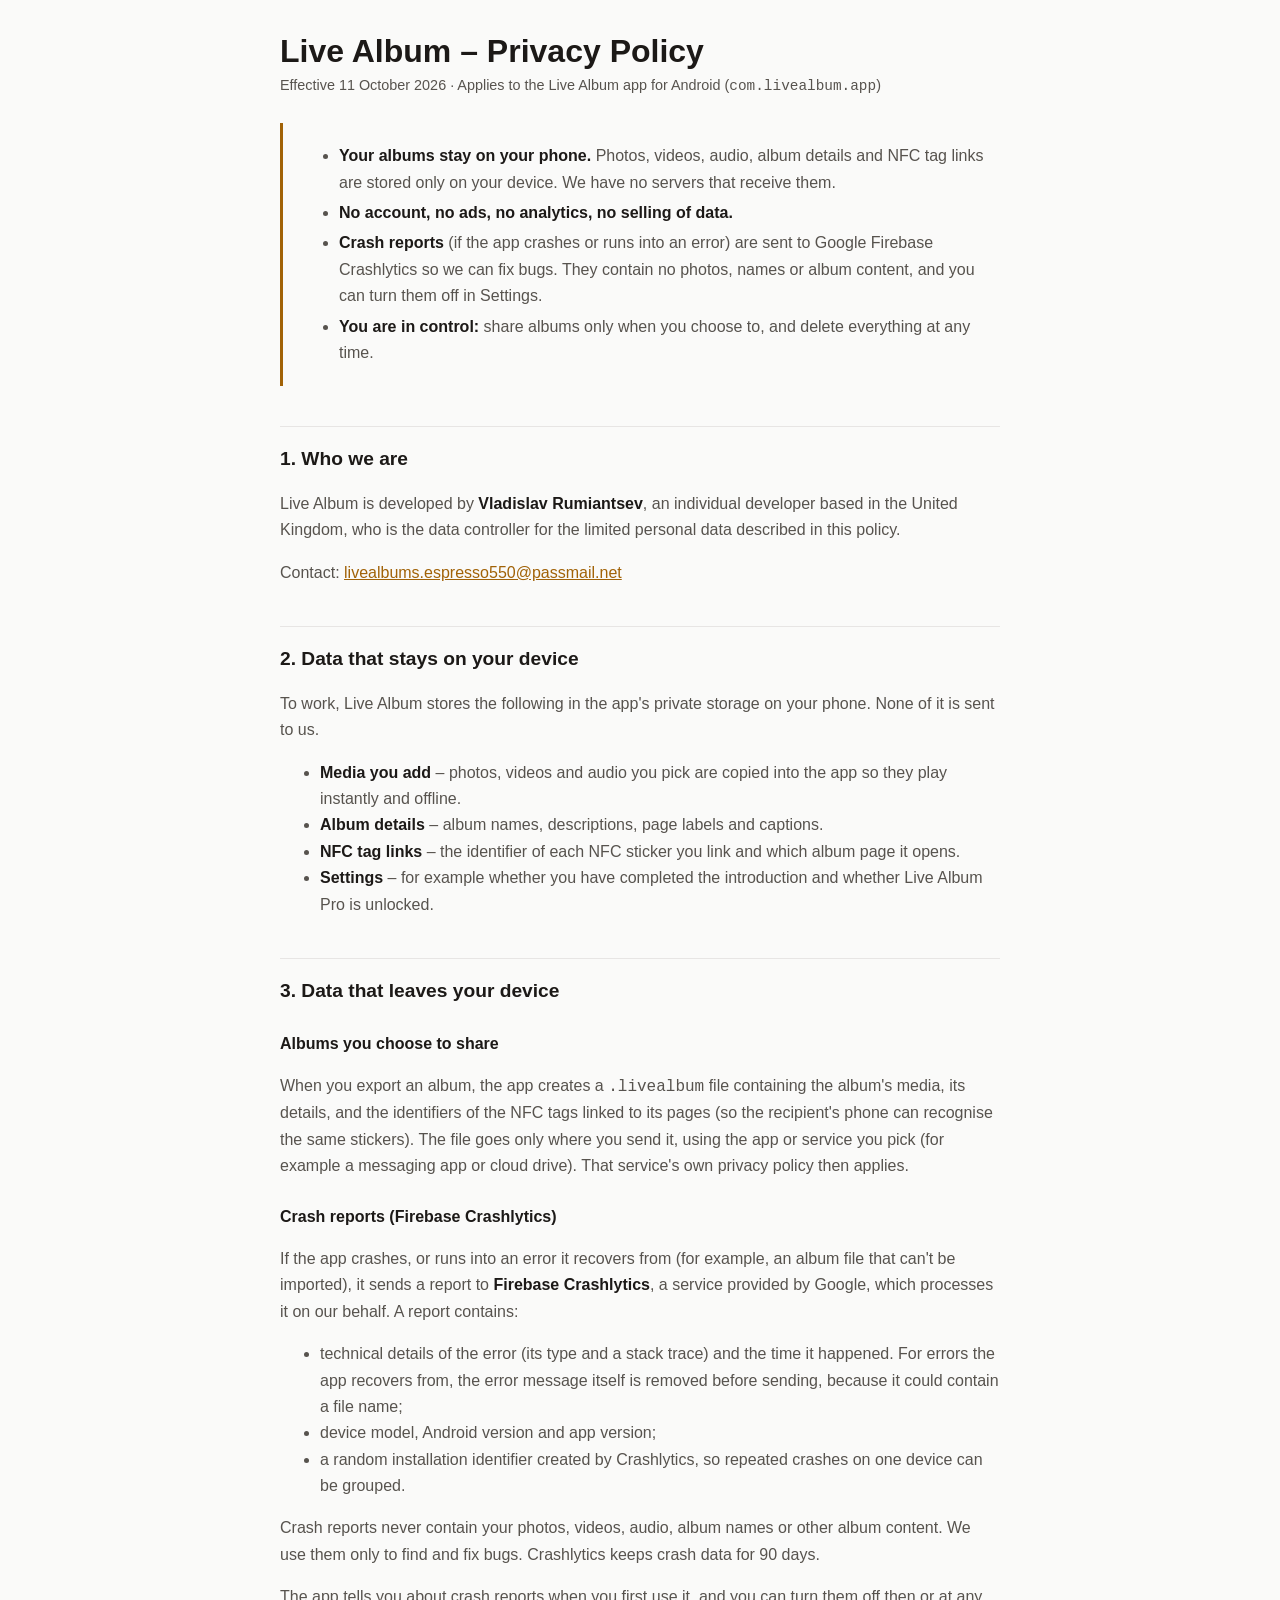
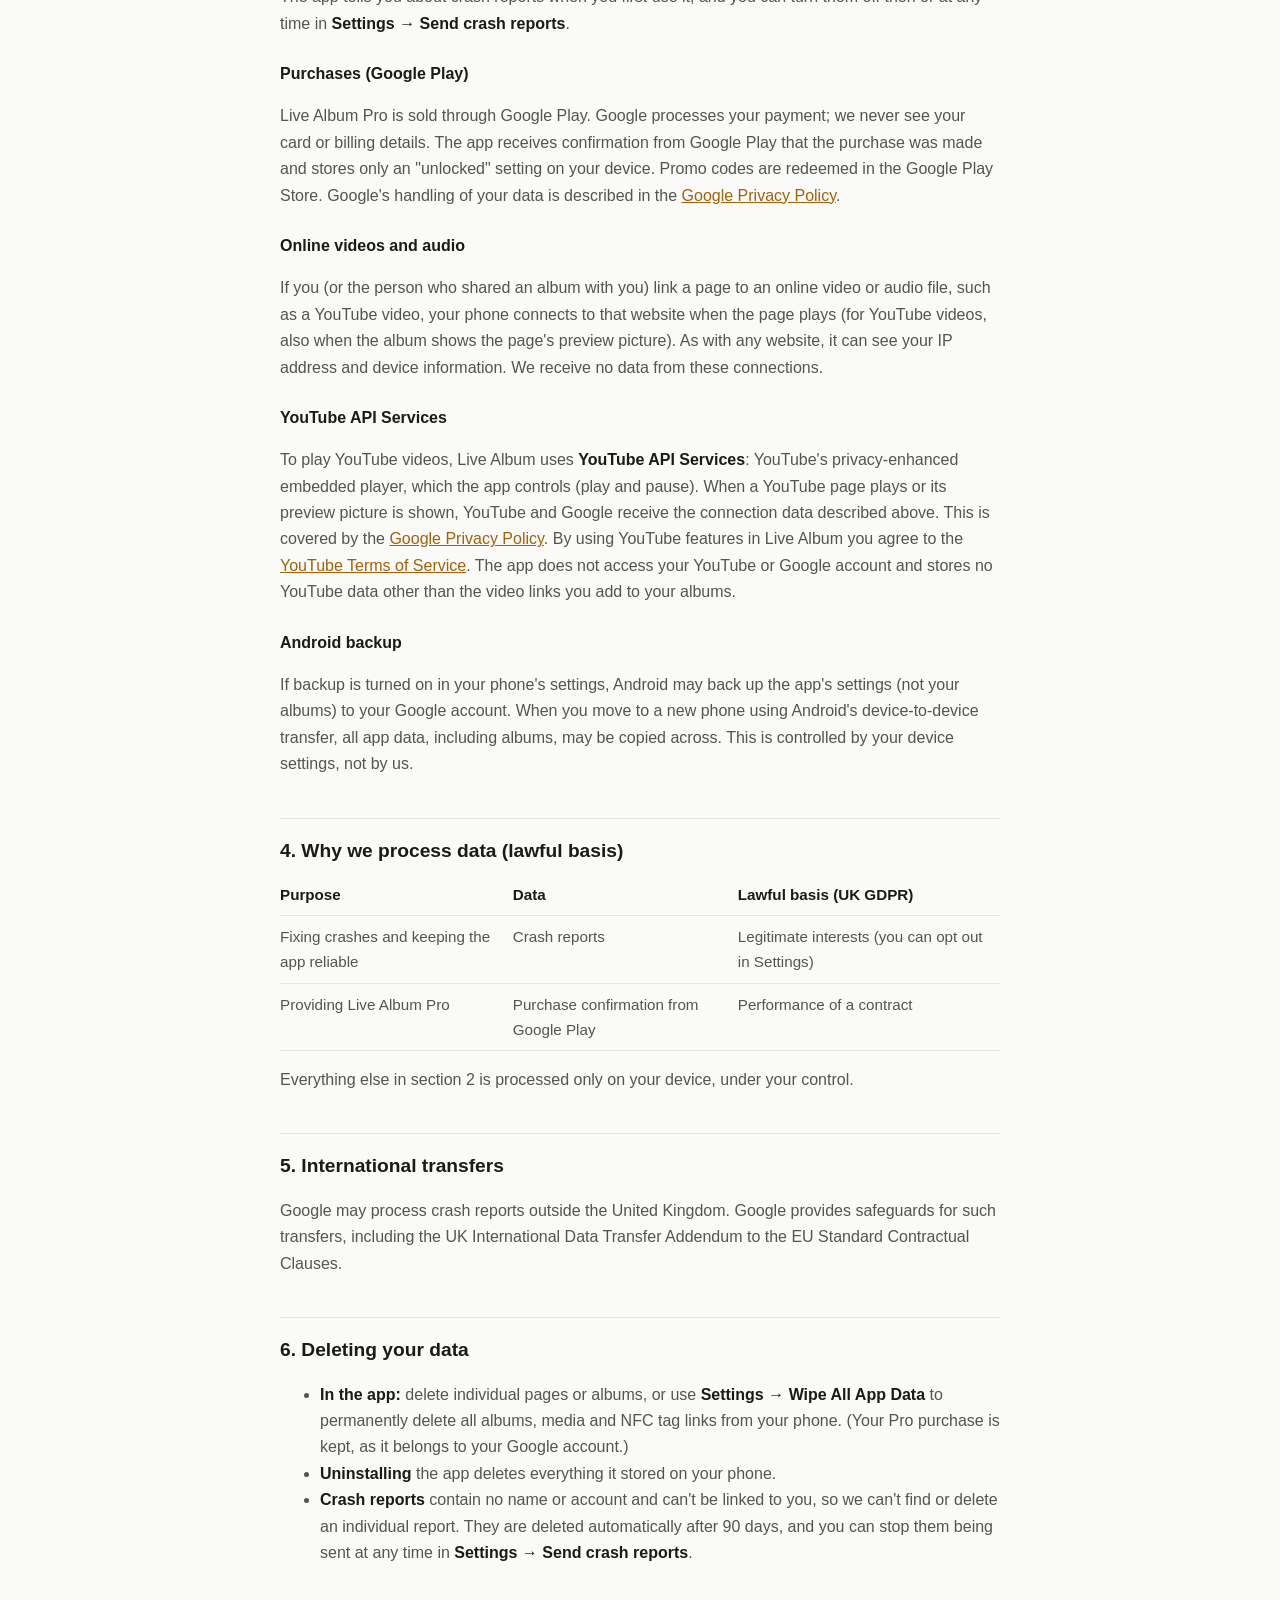
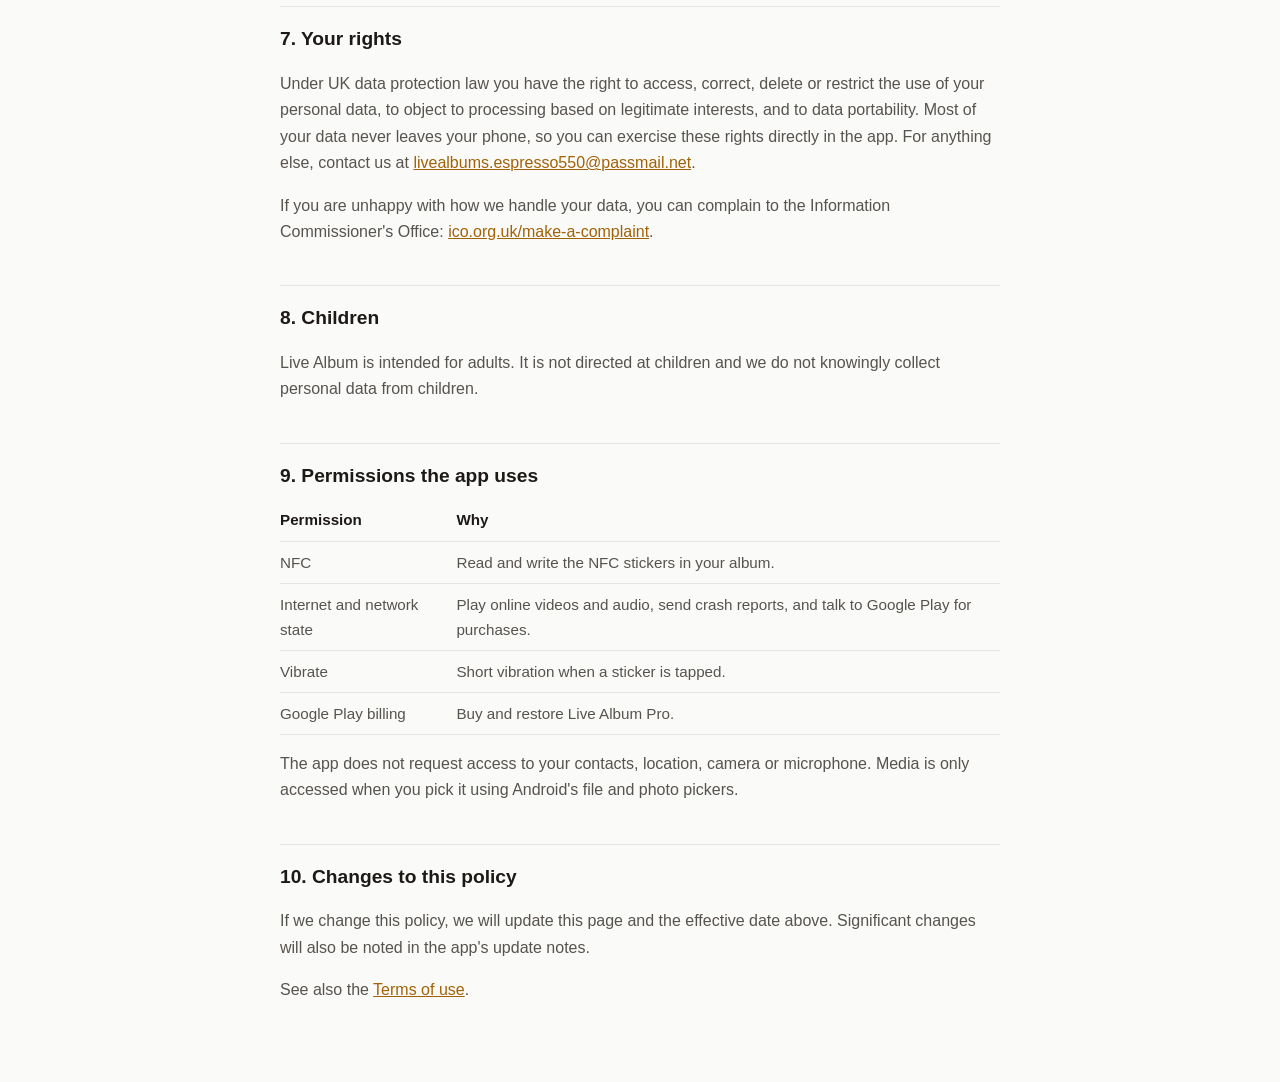
==== privacy-policy.html @ 7f4642e1 "Updated policy and terms" ====
<!DOCTYPE html>
<html lang="en-GB">
<head>
<meta charset="UTF-8">
<meta name="viewport" content="width=device-width, initial-scale=1.0">
<title>Live Album – Privacy Policy</title>
<meta name="description" content="Privacy policy for the Live Album Android app.">
<style>
  :root {
    --bg: #fafaf9; --fg: #1c1917; --muted: #57534e; --rule: #e7e5e4; --accent: #a16207;
  }
  @media (prefers-color-scheme: dark) {
    :root { --bg: #0c0a09; --fg: #f5f5f4; --muted: #a8a29e; --rule: #292524; --accent: #d4af37; }
  }
  * { box-sizing: border-box; }
  body {
    margin: 0; background: var(--bg); color: var(--fg);
    font: 16px/1.65 -apple-system, BlinkMacSystemFont, "Segoe UI", Roboto, Helvetica, Arial, sans-serif;
    padding: 32px 16px 64px;
  }
  main { max-width: 720px; margin: 0 auto; }
  h1 { font-size: 2rem; line-height: 1.2; margin: 0 0 4px; }
  h2 { font-size: 1.2rem; margin: 40px 0 8px; padding-top: 16px; border-top: 1px solid var(--rule); }
  h3 { font-size: 1rem; margin: 24px 0 4px; }
  p, li { color: var(--muted); }
  strong { color: var(--fg); }
  a { color: var(--accent); }
  .meta { color: var(--muted); font-size: .9rem; margin: 0 0 24px; }
  .summary { border-left: 3px solid var(--accent); padding: 4px 0 4px 16px; margin: 24px 0; }
  .summary li { margin: 4px 0; }
  .table-wrap { overflow-x: auto; }
  table { border-collapse: collapse; width: 100%; font-size: .95rem; }
  th, td { text-align: left; vertical-align: top; padding: 8px 12px 8px 0; border-bottom: 1px solid var(--rule); }
  th { color: var(--fg); }
  td { color: var(--muted); }
</style>
</head>
<body>
<main>

<h1>Live Album – Privacy Policy</h1>
<p class="meta">Effective 11 October 2026 · Applies to the Live Album app for Android (<code>com.livealbum.app</code>)</p>

<div class="summary">
  <ul>
    <li><strong>Your albums stay on your phone.</strong> Photos, videos, audio, album details and NFC tag links are stored only on your device. We have no servers that receive them.</li>
    <li><strong>No account, no ads, no analytics, no selling of data.</strong></li>
    <li><strong>Crash reports</strong> (if the app crashes or runs into an error) are sent to Google Firebase Crashlytics so we can fix bugs. They contain no photos, names or album content, and you can turn them off in Settings.</li>
    <li><strong>You are in control:</strong> share albums only when you choose to, and delete everything at any time.</li>
  </ul>
</div>

<h2>1. Who we are</h2>
<p>Live Album is developed by <strong>Vladislav Rumiantsev</strong>, an individual developer based in the United Kingdom, who is the data controller for the limited personal data described in this policy.</p>
<p>Contact: <a href="mailto:livealbums.espresso550@passmail.net">livealbums.espresso550@passmail.net</a></p>

<h2>2. Data that stays on your device</h2>
<p>To work, Live Album stores the following in the app's private storage on your phone. None of it is sent to us.</p>
<ul>
  <li><strong>Media you add</strong> – photos, videos and audio you pick are copied into the app so they play instantly and offline.</li>
  <li><strong>Album details</strong> – album names, descriptions, page labels and captions.</li>
  <li><strong>NFC tag links</strong> – the identifier of each NFC sticker you link and which album page it opens.</li>
  <li><strong>Settings</strong> – for example whether you have completed the introduction and whether Live Album Pro is unlocked.</li>
</ul>

<h2>3. Data that leaves your device</h2>

<h3>Albums you choose to share</h3>
<p>When you export an album, the app creates a <code>.livealbum</code> file containing the album's media, its details, and the identifiers of the NFC tags linked to its pages (so the recipient's phone can recognise the same stickers). The file goes only where you send it, using the app or service you pick (for example a messaging app or cloud drive). That service's own privacy policy then applies.</p>

<h3>Crash reports (Firebase Crashlytics)</h3>
<p>If the app crashes, or runs into an error it recovers from (for example, an album file that can't be imported), it sends a report to <strong>Firebase Crashlytics</strong>, a service provided by Google, which processes it on our behalf. A report contains:</p>
<ul>
  <li>technical details of the error (its type and a stack trace) and the time it happened. For errors the app recovers from, the error message itself is removed before sending, because it could contain a file name;</li>
  <li>device model, Android version and app version;</li>
  <li>a random installation identifier created by Crashlytics, so repeated crashes on one device can be grouped.</li>
</ul>
<p>Crash reports never contain your photos, videos, audio, album names or other album content. We use them only to find and fix bugs. Crashlytics keeps crash data for 90 days.</p>
<p>The app tells you about crash reports when you first use it, and you can turn them off then or at any time in <strong>Settings → Send crash reports</strong>.</p>

<h3>Purchases (Google Play)</h3>
<p>Live Album Pro is sold through Google Play. Google processes your payment; we never see your card or billing details. The app receives confirmation from Google Play that the purchase was made and stores only an "unlocked" setting on your device. Promo codes are redeemed in the Google Play Store. Google's handling of your data is described in the <a href="https://policies.google.com/privacy">Google Privacy Policy</a>.</p>

<h3>Online videos and audio</h3>
<p>If you (or the person who shared an album with you) link a page to an online video or audio file, such as a YouTube video, your phone connects to that website when the page plays (for YouTube videos, also when the album shows the page's preview picture). As with any website, it can see your IP address and device information. We receive no data from these connections.</p>
<h3>YouTube API Services</h3>
<p>To play YouTube videos, Live Album uses <strong>YouTube API Services</strong>: YouTube's privacy-enhanced embedded player, which the app controls (play and pause). When a YouTube page plays or its preview picture is shown, YouTube and Google receive the connection data described above. This is covered by the <a href="https://policies.google.com/privacy">Google Privacy Policy</a>. By using YouTube features in Live Album you agree to the <a href="https://www.youtube.com/t/terms">YouTube Terms of Service</a>. The app does not access your YouTube or Google account and stores no YouTube data other than the video links you add to your albums.</p>

<h3>Android backup</h3>
<p>If backup is turned on in your phone's settings, Android may back up the app's settings (not your albums) to your Google account. When you move to a new phone using Android's device-to-device transfer, all app data, including albums, may be copied across. This is controlled by your device settings, not by us.</p>

<h2>4. Why we process data (lawful basis)</h2>
<div class="table-wrap">
<table>
  <tr><th>Purpose</th><th>Data</th><th>Lawful basis (UK GDPR)</th></tr>
  <tr><td>Fixing crashes and keeping the app reliable</td><td>Crash reports</td><td>Legitimate interests (you can opt out in Settings)</td></tr>
  <tr><td>Providing Live Album Pro</td><td>Purchase confirmation from Google Play</td><td>Performance of a contract</td></tr>
</table>
</div>
<p>Everything else in section 2 is processed only on your device, under your control.</p>

<h2>5. International transfers</h2>
<p>Google may process crash reports outside the United Kingdom. Google provides safeguards for such transfers, including the UK International Data Transfer Addendum to the EU Standard Contractual Clauses.</p>

<h2>6. Deleting your data</h2>
<ul>
  <li><strong>In the app:</strong> delete individual pages or albums, or use <strong>Settings → Wipe All App Data</strong> to permanently delete all albums, media and NFC tag links from your phone. (Your Pro purchase is kept, as it belongs to your Google account.)</li>
  <li><strong>Uninstalling</strong> the app deletes everything it stored on your phone.</li>
  <li><strong>Crash reports</strong> contain no name or account and can't be linked to you, so we can't find or delete an individual report. They are deleted automatically after 90 days, and you can stop them being sent at any time in <strong>Settings → Send crash reports</strong>.</li>
</ul>

<h2>7. Your rights</h2>
<p>Under UK data protection law you have the right to access, correct, delete or restrict the use of your personal data, to object to processing based on legitimate interests, and to data portability. Most of your data never leaves your phone, so you can exercise these rights directly in the app. For anything else, contact us at <a href="mailto:livealbums.espresso550@passmail.net">livealbums.espresso550@passmail.net</a>.</p>
<p>If you are unhappy with how we handle your data, you can complain to the Information Commissioner's Office: <a href="https://ico.org.uk/make-a-complaint/">ico.org.uk/make-a-complaint</a>.</p>

<h2>8. Children</h2>
<p>Live Album is intended for adults. It is not directed at children and we do not knowingly collect personal data from children.</p>

<h2>9. Permissions the app uses</h2>
<div class="table-wrap">
<table>
  <tr><th>Permission</th><th>Why</th></tr>
  <tr><td>NFC</td><td>Read and write the NFC stickers in your album.</td></tr>
  <tr><td>Internet and network state</td><td>Play online videos and audio, send crash reports, and talk to Google Play for purchases.</td></tr>
  <tr><td>Vibrate</td><td>Short vibration when a sticker is tapped.</td></tr>
  <tr><td>Google Play billing</td><td>Buy and restore Live Album Pro.</td></tr>
</table>
</div>
<p>The app does not request access to your contacts, location, camera or microphone. Media is only accessed when you pick it using Android's file and photo pickers.</p>

<h2>10. Changes to this policy</h2>
<p>If we change this policy, we will update this page and the effective date above. Significant changes will also be noted in the app's update notes.</p>
<p>See also the <a href="terms.html">Terms of use</a>.</p>

</main>
</body>
</html>
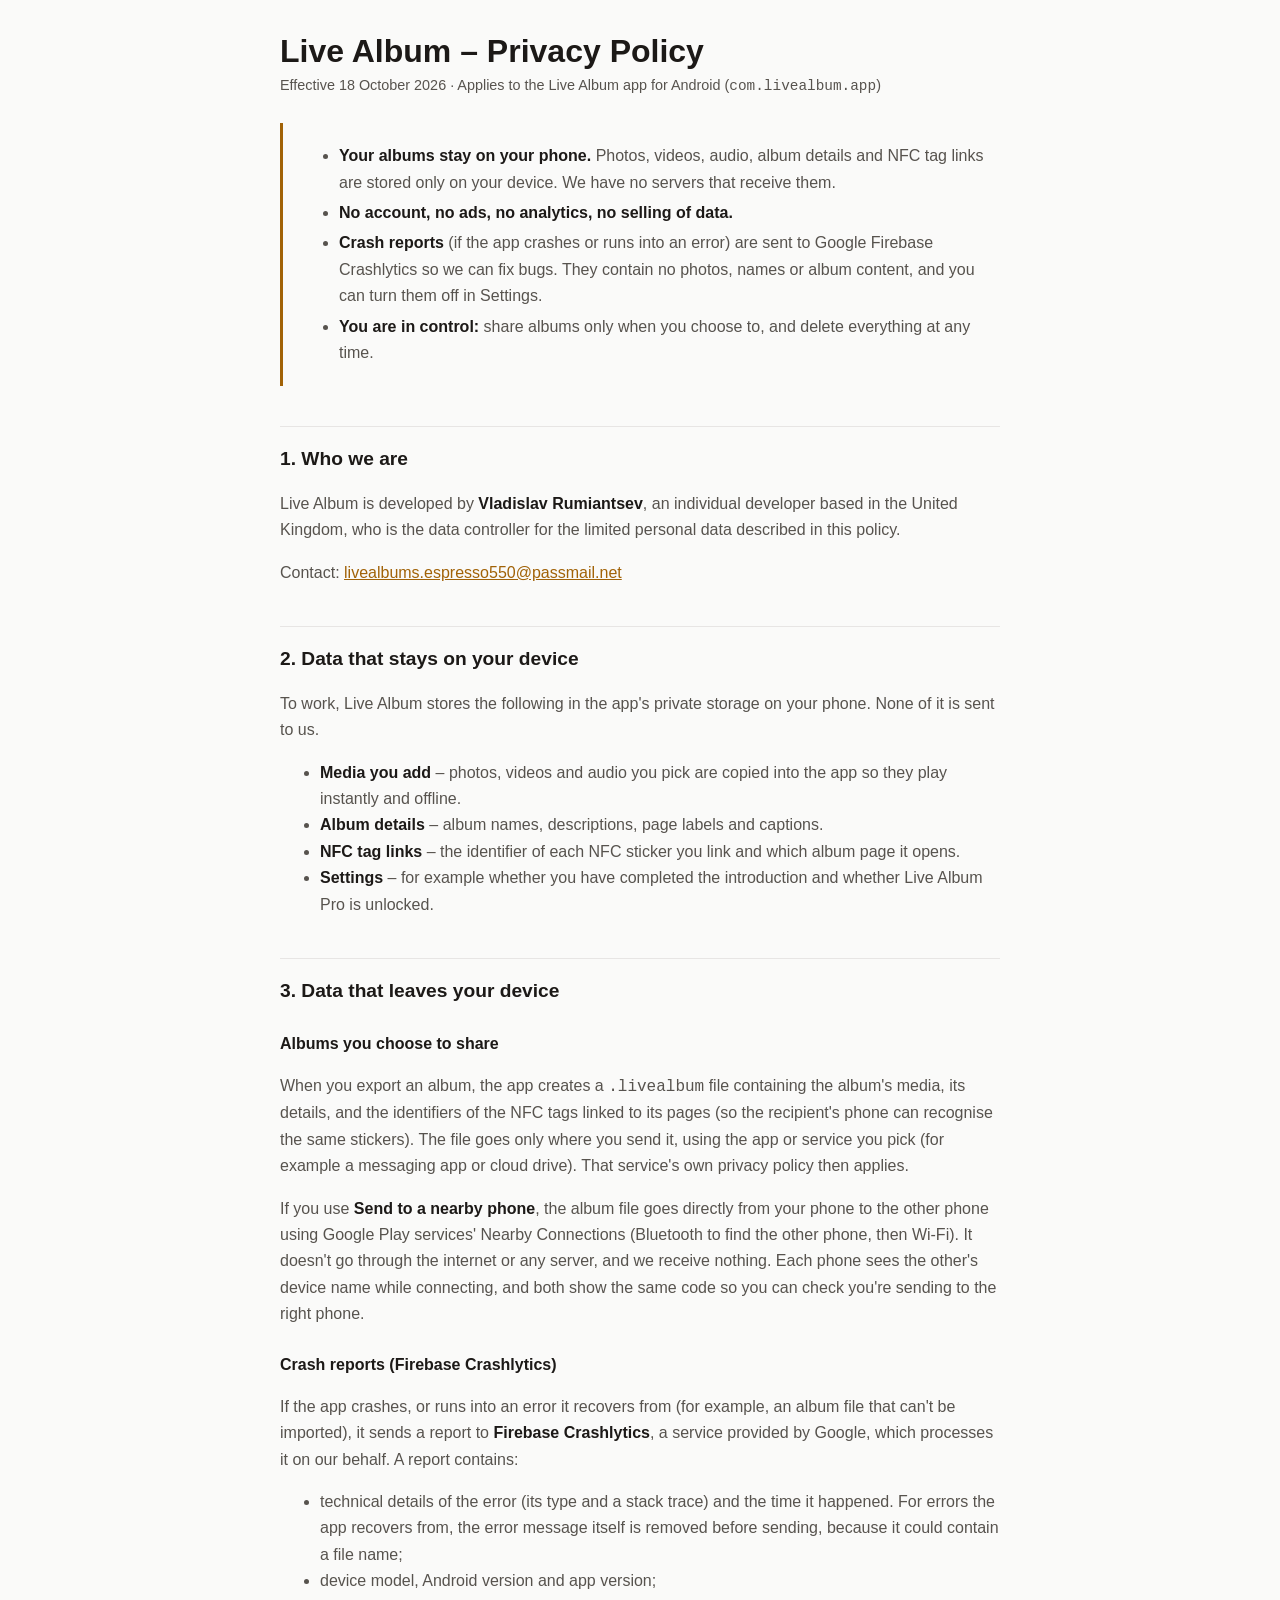
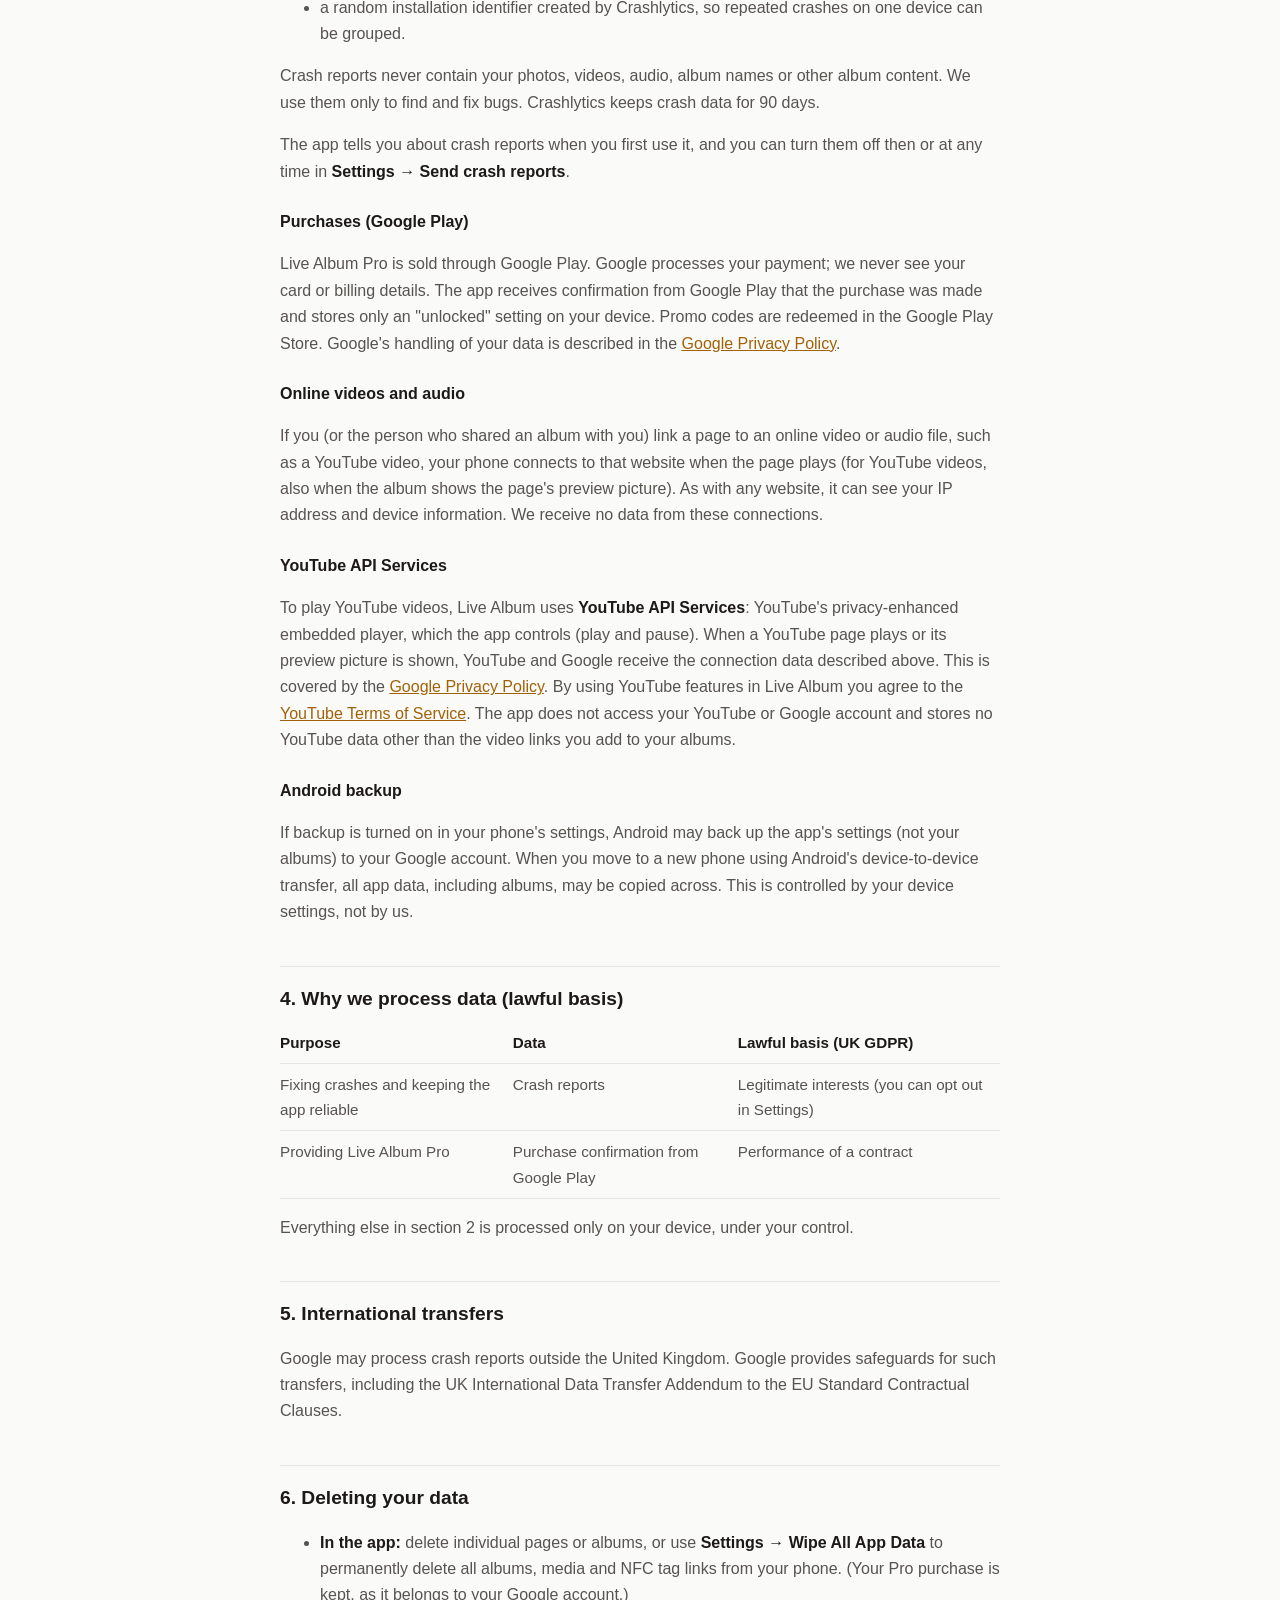
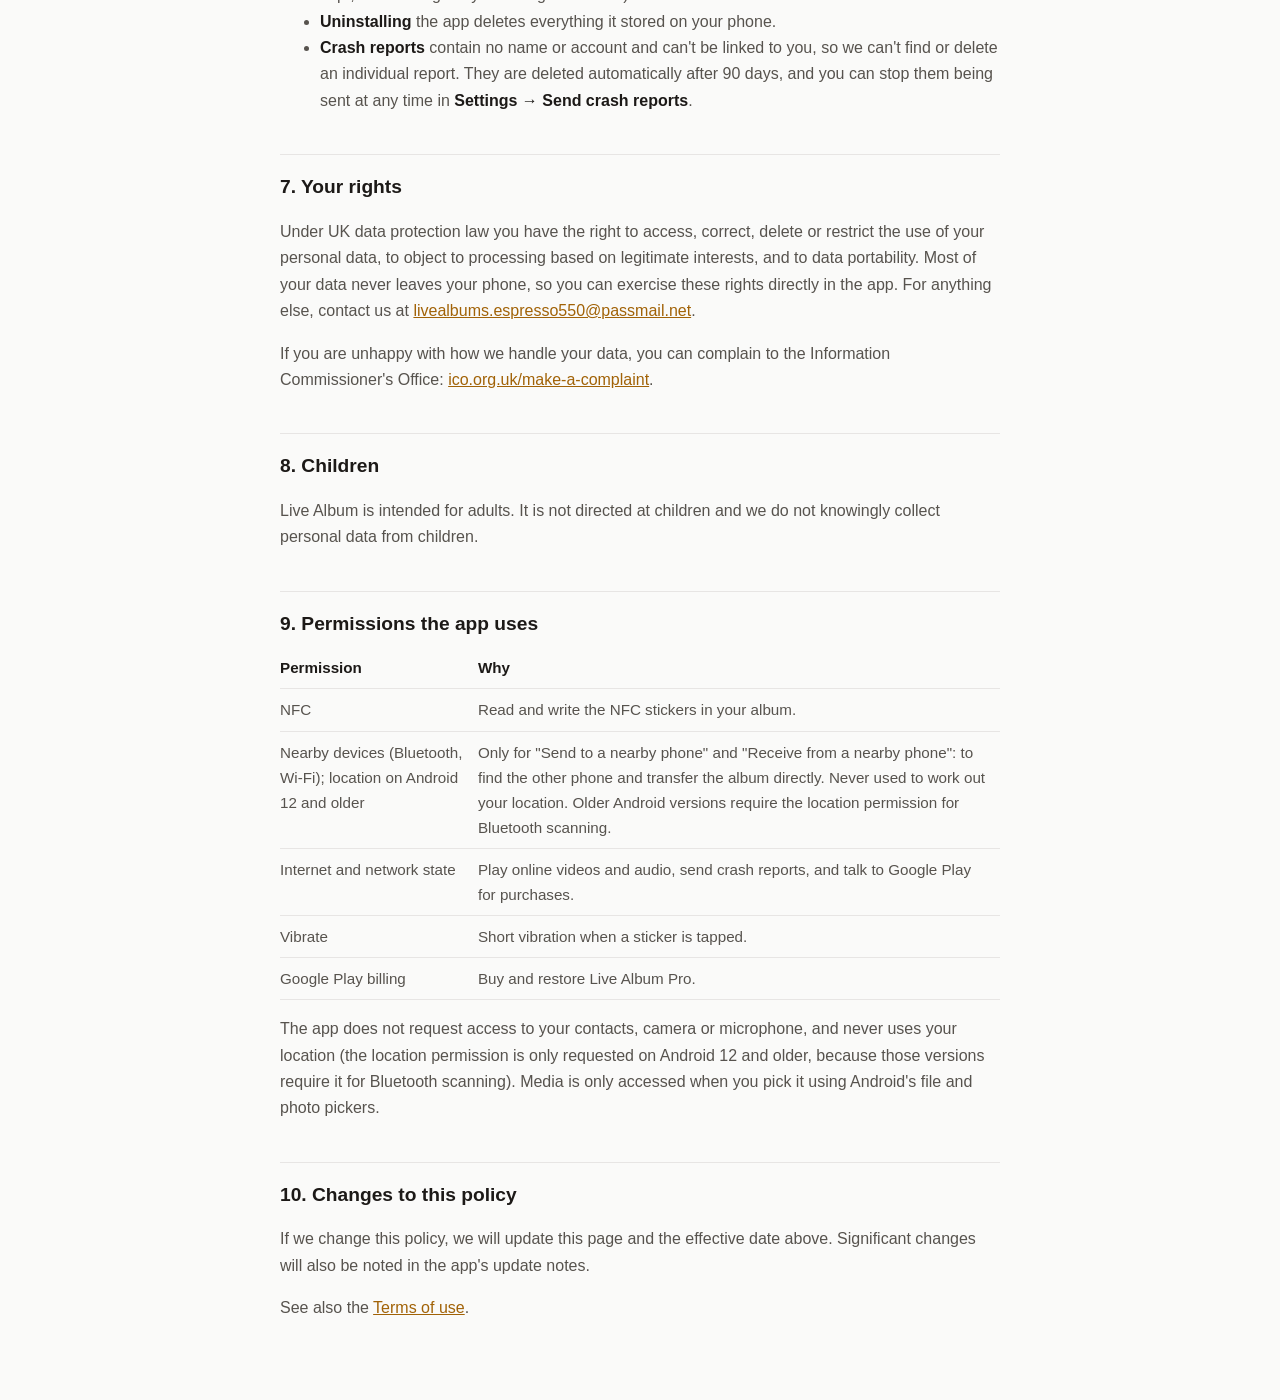
==== commit e5f6f7c4: "Privacy policy: send to a nearby phone (effective 18 October 2026) Co-Authored-By: Claude Opus 5.5 <" ====
--- a/privacy-policy.html
+++ b/privacy-policy.html
@@ -39,7 +39,7 @@
 <main>
 
 <h1>Live Album – Privacy Policy</h1>
-<p class="meta">Effective 11 October 2026 · Applies to the Live Album app for Android (<code>com.livealbum.app</code>)</p>
+<p class="meta">Effective 18 October 2026 · Applies to the Live Album app for Android (<code>com.livealbum.app</code>)</p>
 
 <div class="summary">
   <ul>
@@ -67,6 +67,7 @@
 
 <h3>Albums you choose to share</h3>
 <p>When you export an album, the app creates a <code>.livealbum</code> file containing the album's media, its details, and the identifiers of the NFC tags linked to its pages (so the recipient's phone can recognise the same stickers). The file goes only where you send it, using the app or service you pick (for example a messaging app or cloud drive). That service's own privacy policy then applies.</p>
+<p>If you use <strong>Send to a nearby phone</strong>, the album file goes directly from your phone to the other phone using Google Play services' Nearby Connections (Bluetooth to find the other phone, then Wi-Fi). It doesn't go through the internet or any server, and we receive nothing. Each phone sees the other's device name while connecting, and both show the same code so you can check you're sending to the right phone.</p>
 
 <h3>Crash reports (Firebase Crashlytics)</h3>
 <p>If the app crashes, or runs into an error it recovers from (for example, an album file that can't be imported), it sends a report to <strong>Firebase Crashlytics</strong>, a service provided by Google, which processes it on our behalf. A report contains:</p>
@@ -121,12 +122,13 @@
 <table>
   <tr><th>Permission</th><th>Why</th></tr>
   <tr><td>NFC</td><td>Read and write the NFC stickers in your album.</td></tr>
+  <tr><td>Nearby devices (Bluetooth, Wi-Fi); location on Android 12 and older</td><td>Only for "Send to a nearby phone" and "Receive from a nearby phone": to find the other phone and transfer the album directly. Never used to work out your location. Older Android versions require the location permission for Bluetooth scanning.</td></tr>
   <tr><td>Internet and network state</td><td>Play online videos and audio, send crash reports, and talk to Google Play for purchases.</td></tr>
   <tr><td>Vibrate</td><td>Short vibration when a sticker is tapped.</td></tr>
   <tr><td>Google Play billing</td><td>Buy and restore Live Album Pro.</td></tr>
 </table>
 </div>
-<p>The app does not request access to your contacts, location, camera or microphone. Media is only accessed when you pick it using Android's file and photo pickers.</p>
+<p>The app does not request access to your contacts, camera or microphone, and never uses your location (the location permission is only requested on Android 12 and older, because those versions require it for Bluetooth scanning). Media is only accessed when you pick it using Android's file and photo pickers.</p>
 
 <h2>10. Changes to this policy</h2>
 <p>If we change this policy, we will update this page and the effective date above. Significant changes will also be noted in the app's update notes.</p>
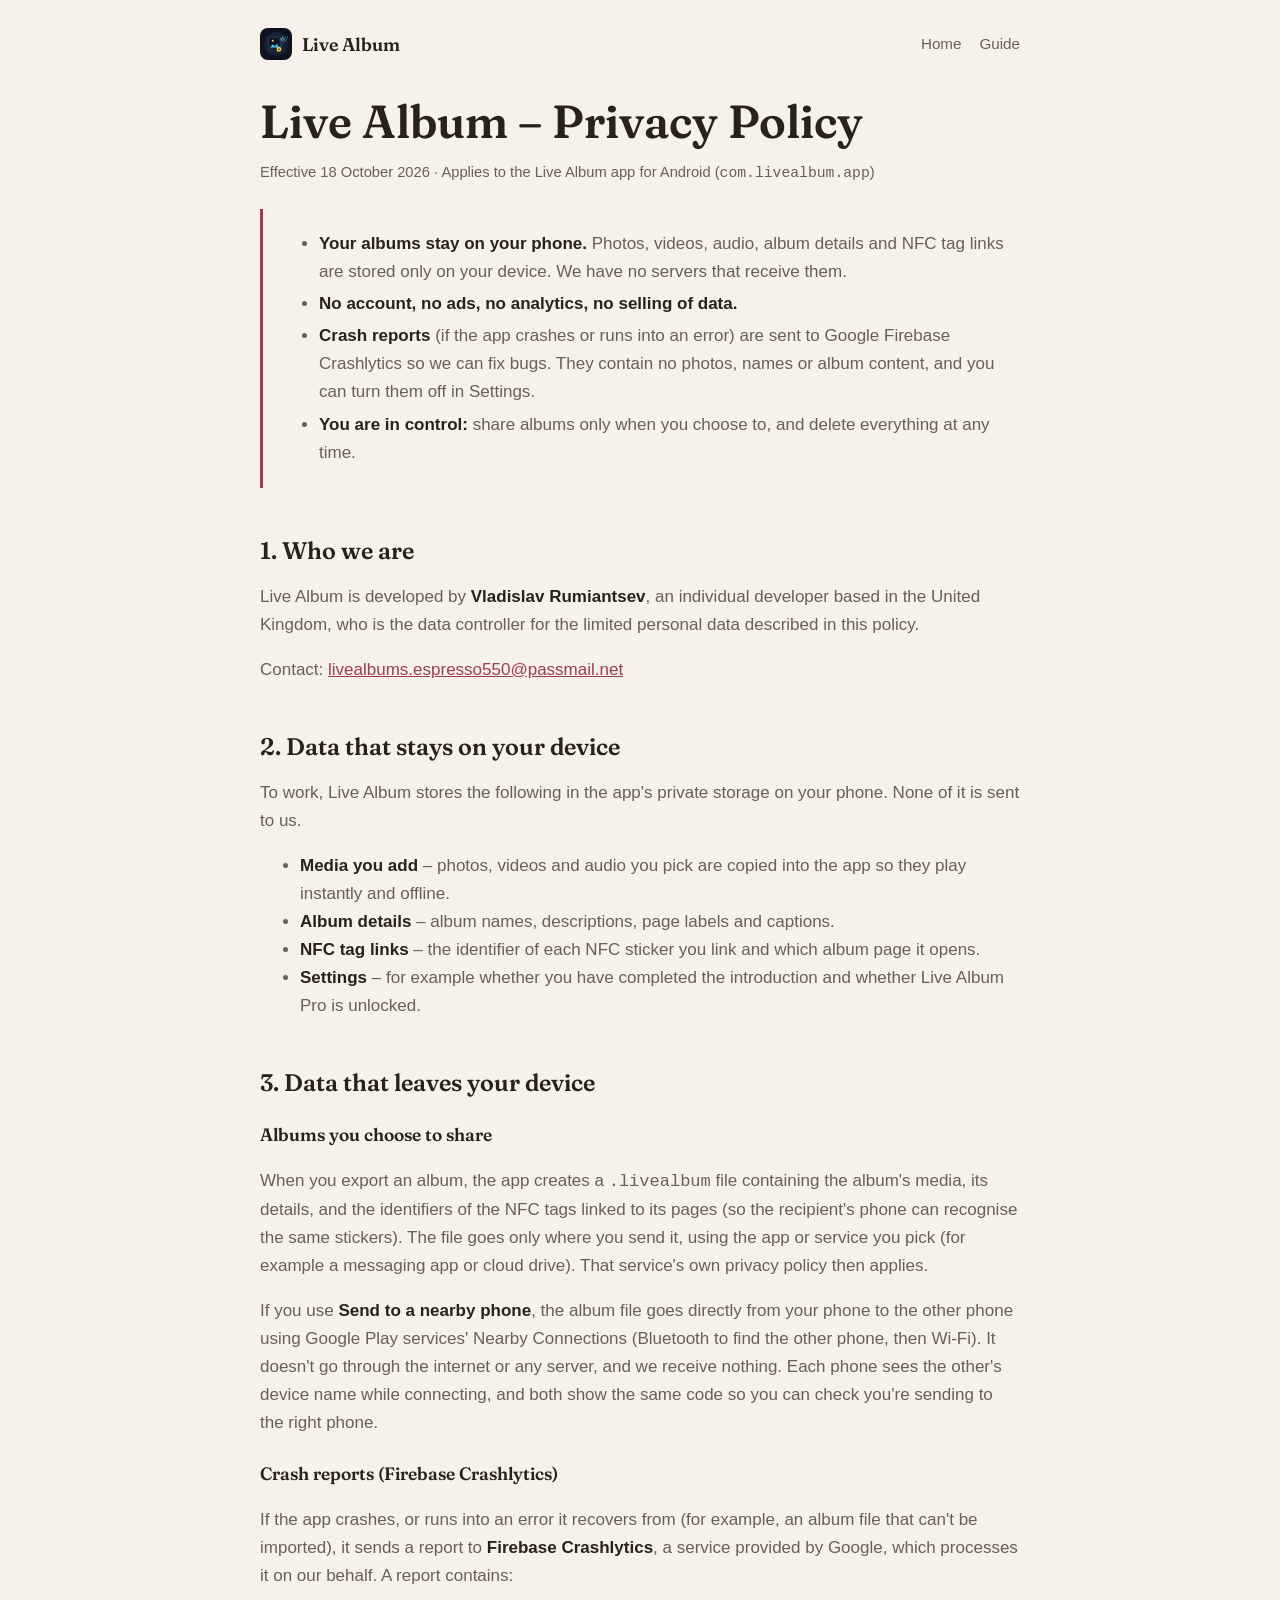
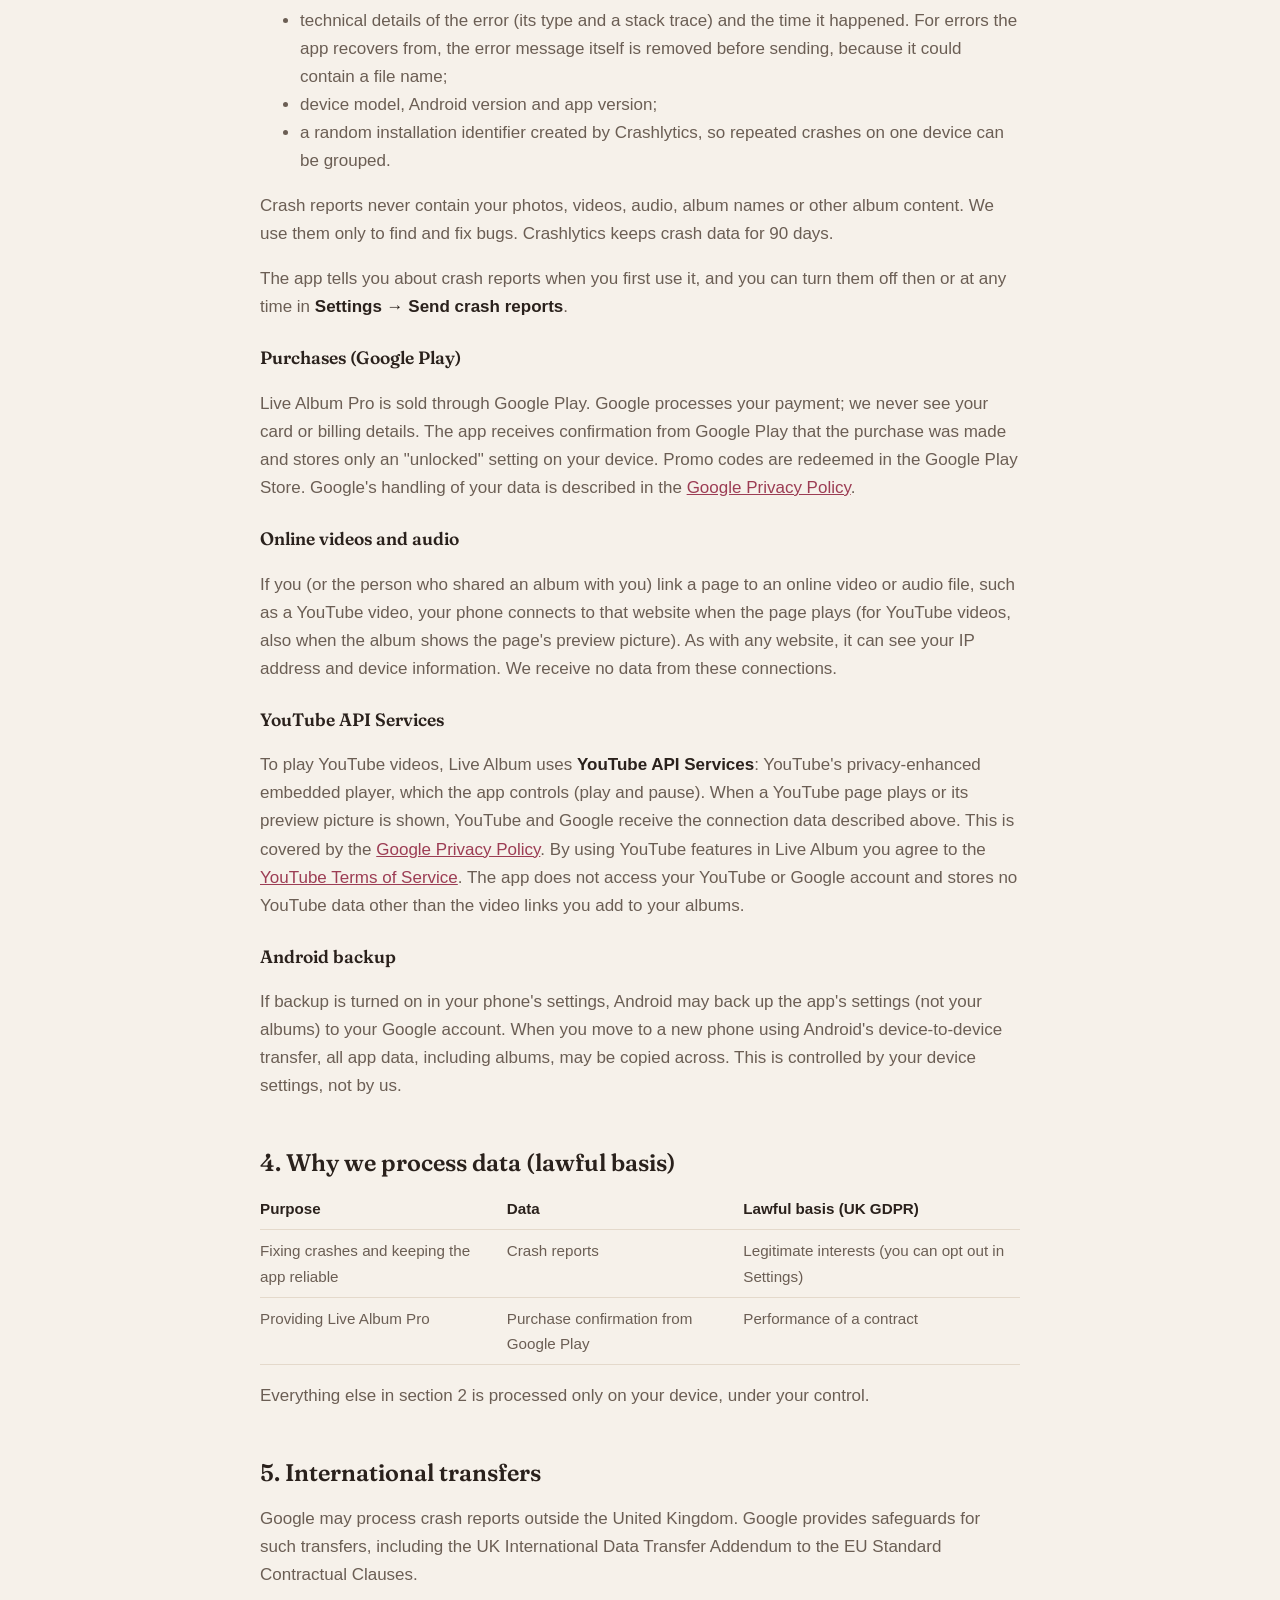
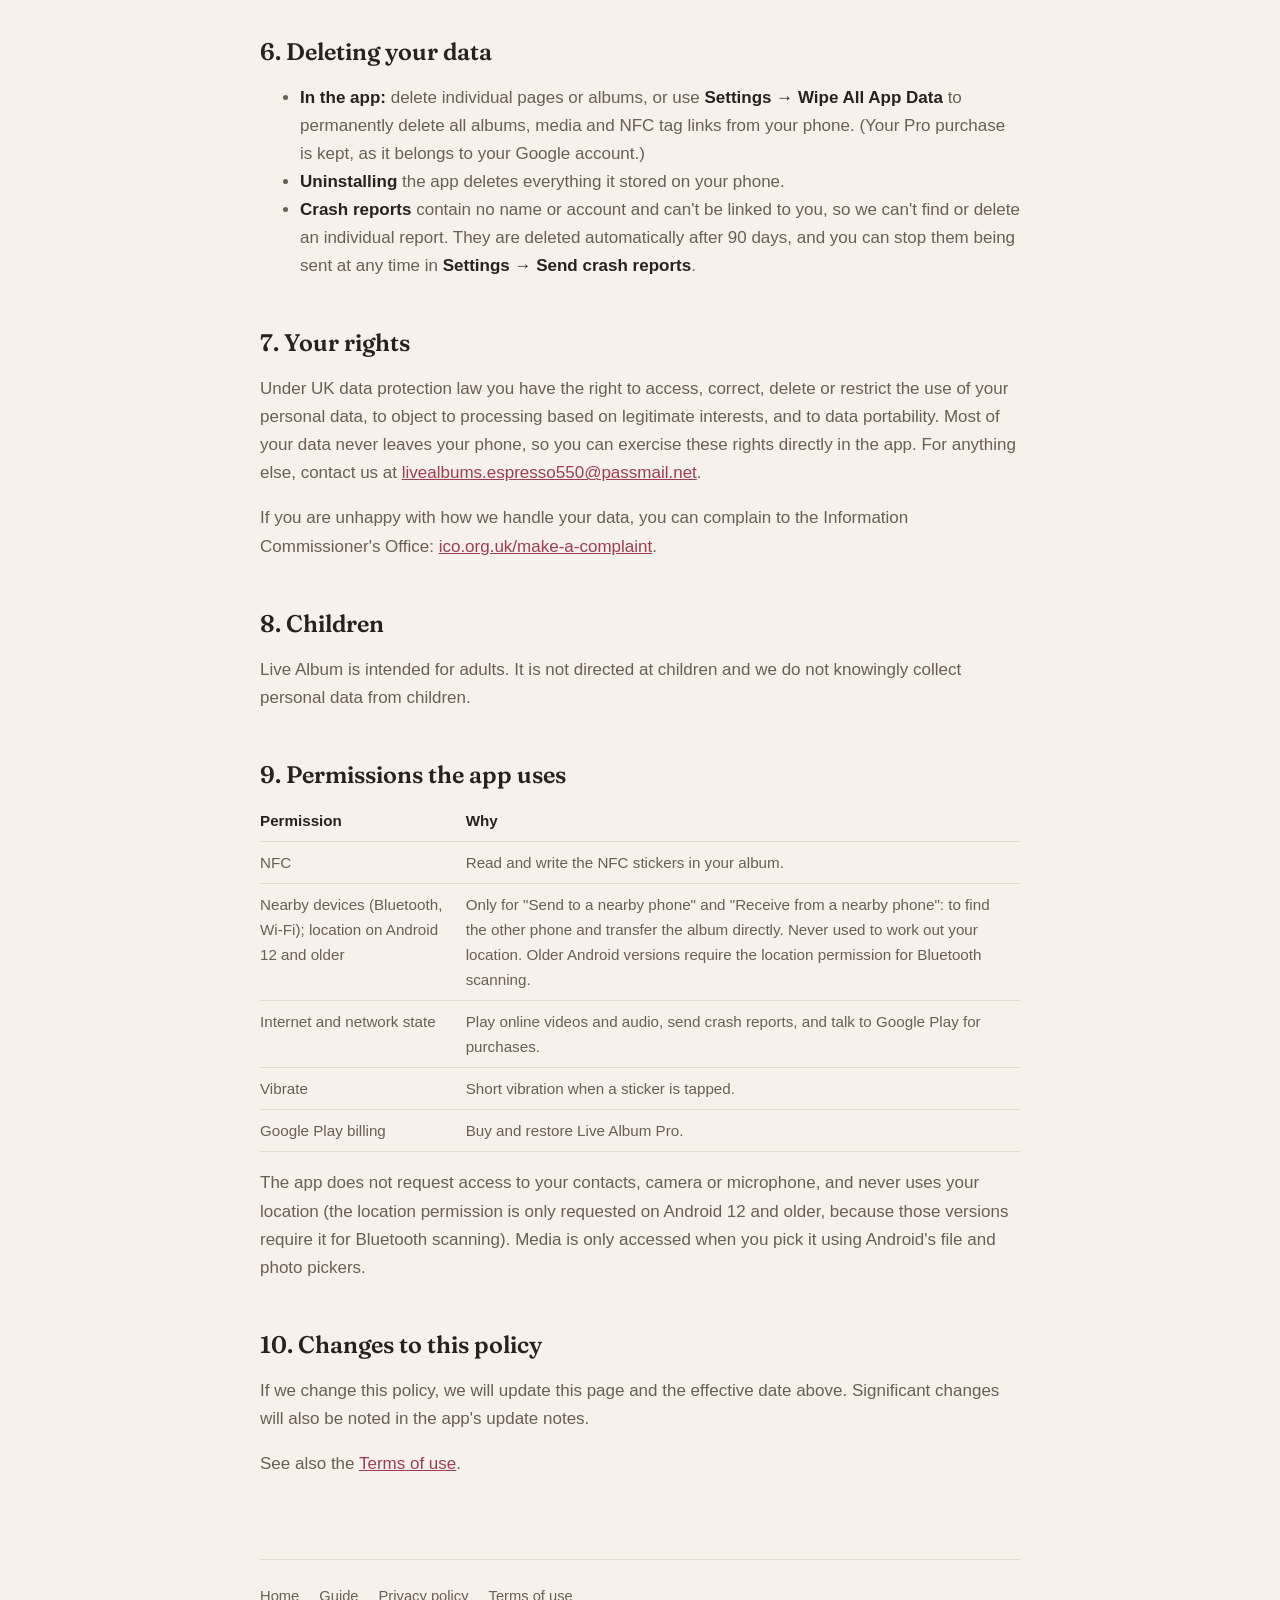
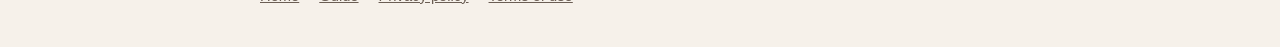
==== commit de8446ec: "New site: Linen look, guide page, search basics (sitemap, robots, structured data) Co-Authored-By: C" ====
--- a/privacy-policy.html
+++ b/privacy-policy.html
@@ -5,40 +5,23 @@
 <meta name="viewport" content="width=device-width, initial-scale=1.0">
 <title>Live Album – Privacy Policy</title>
 <meta name="description" content="Privacy policy for the Live Album Android app.">
-<style>
-  :root {
-    --bg: #fafaf9; --fg: #1c1917; --muted: #57534e; --rule: #e7e5e4; --accent: #a16207;
-  }
-  @media (prefers-color-scheme: dark) {
-    :root { --bg: #0c0a09; --fg: #f5f5f4; --muted: #a8a29e; --rule: #292524; --accent: #d4af37; }
-  }
-  * { box-sizing: border-box; }
-  body {
-    margin: 0; background: var(--bg); color: var(--fg);
-    font: 16px/1.65 -apple-system, BlinkMacSystemFont, "Segoe UI", Roboto, Helvetica, Arial, sans-serif;
-    padding: 32px 16px 64px;
-  }
-  main { max-width: 720px; margin: 0 auto; }
-  h1 { font-size: 2rem; line-height: 1.2; margin: 0 0 4px; }
-  h2 { font-size: 1.2rem; margin: 40px 0 8px; padding-top: 16px; border-top: 1px solid var(--rule); }
-  h3 { font-size: 1rem; margin: 24px 0 4px; }
-  p, li { color: var(--muted); }
-  strong { color: var(--fg); }
-  a { color: var(--accent); }
-  .meta { color: var(--muted); font-size: .9rem; margin: 0 0 24px; }
-  .summary { border-left: 3px solid var(--accent); padding: 4px 0 4px 16px; margin: 24px 0; }
-  .summary li { margin: 4px 0; }
-  .table-wrap { overflow-x: auto; }
-  table { border-collapse: collapse; width: 100%; font-size: .95rem; }
-  th, td { text-align: left; vertical-align: top; padding: 8px 12px 8px 0; border-bottom: 1px solid var(--rule); }
-  th { color: var(--fg); }
-  td { color: var(--muted); }
-</style>
+<link rel="canonical" href="https://vladrumyan.github.io/livealbum-site/privacy-policy.html">
+<link rel="icon" type="image/png" sizes="32x32" href="assets/favicon-32.png">
+<link rel="apple-touch-icon" href="assets/apple-touch-icon.png">
+<link rel="stylesheet" href="style.css">
 </head>
 <body>
 <main>
 
-<h1>Live Album – Privacy Policy</h1>
+<header class="site-header">
+  <a class="brand" href="./"><img src="assets/icon-192.png" alt="" width="32" height="32">Live Album</a>
+  <nav aria-label="Site">
+    <a href="./">Home</a>
+    <a href="guide.html">Guide</a>
+  </nav>
+</header>
+
+<h1 class="page-title">Live Album – Privacy Policy</h1>
 <p class="meta">Effective 18 October 2026 · Applies to the Live Album app for Android (<code>com.livealbum.app</code>)</p>
 
 <div class="summary">
@@ -135,5 +118,11 @@
 <p>See also the <a href="terms.html">Terms of use</a>.</p>
 
 </main>
+<footer>
+  <a href="./">Home</a>
+  <a href="guide.html">Guide</a>
+  <a href="privacy-policy.html">Privacy policy</a>
+  <a href="terms.html">Terms of use</a>
+</footer>
 </body>
 </html>
--- a/style.css
+++ b/style.css
@@ -0,0 +1,90 @@
+/* Live Album website: the app's Linen (light) and Ember (dark) themes. Fraunces (SIL OFL) is served
+   from this site, not Google Fonts, so visitors' browsers don't contact third parties. */
+@font-face { font-family: "Fraunces"; font-weight: 500; font-display: swap; src: url("assets/fraunces-medium.woff2") format("woff2"); }
+@font-face { font-family: "Fraunces"; font-weight: 600; font-display: swap; src: url("assets/fraunces-semibold.woff2") format("woff2"); }
+
+:root {
+  --bg: #f6f1ea; --surface: #ffffff; --band: #eee5d9; --fg: #2a211c; --muted: #6b5e54;
+  --rule: #e4d9cb; --accent: #9c3d54; --gold: #8f6512;
+  --serif: "Fraunces", Georgia, "Times New Roman", serif;
+  --sans: -apple-system, BlinkMacSystemFont, "Segoe UI", Roboto, Helvetica, Arial, sans-serif;
+  color-scheme: light;
+}
+@media (prefers-color-scheme: dark) {
+  :root {
+    --bg: #16110e; --surface: #241b16; --band: #1d1612; --fg: #f5ede4; --muted: #b8a99b;
+    --rule: #3a2e26; --accent: #e7a15e; --gold: #f2c46d; color-scheme: dark;
+  }
+}
+
+* { box-sizing: border-box; }
+body {
+  margin: 0; background: var(--bg); color: var(--fg);
+  font: 17px/1.65 var(--sans);
+  padding-left: max(16px, env(safe-area-inset-left, 0px));
+  padding-right: max(16px, env(safe-area-inset-right, 0px));
+}
+main { max-width: 760px; margin: 0 auto; padding-block: 28px 64px; }
+img { max-width: 100%; height: auto; }
+
+h1, h2, h3 { font-family: var(--serif); font-weight: 600; text-wrap: balance; color: var(--fg); }
+h1 { font-size: clamp(2rem, 6vw, 2.9rem); line-height: 1.12; margin: 0 0 12px; }
+h2 { font-size: 1.5rem; line-height: 1.25; margin: 48px 0 10px; }
+h3 { font-size: 1.12rem; margin: 22px 0 4px; }
+p, li { color: var(--muted); }
+strong { color: var(--fg); }
+a { color: var(--accent); }
+a:focus-visible, summary:focus-visible { outline: 3px solid var(--accent); outline-offset: 3px; border-radius: 4px; }
+
+.site-header { display: flex; align-items: center; justify-content: space-between; gap: 12px; flex-wrap: wrap; }
+.brand { display: inline-flex; align-items: center; gap: 10px; text-decoration: none; color: var(--fg);
+  font: 600 1.15rem var(--serif); }
+.brand img { width: 32px; height: 32px; border-radius: 8px; }
+.site-header nav { display: flex; gap: 18px; font-size: .95rem; }
+.site-header nav a { text-decoration: none; color: var(--muted); }
+.site-header nav a[aria-current="page"] { color: var(--fg); font-weight: 600; }
+
+.hero { display: grid; gap: 20px; margin-top: 36px; }
+.eyebrow { color: var(--gold); font-weight: 600; font-size: .95rem; letter-spacing: .02em; margin: 0; }
+.lead { font-size: 1.18rem; color: var(--fg); margin: 0; max-width: 60ch; }
+.badge img { width: 190px; height: auto; display: block; }
+.note { font-size: .92rem; }
+
+.shots { display: flex; gap: 14px; overflow-x: auto; padding: 4px 2px 18px; scroll-snap-type: x mandatory; margin-top: 8px;
+  scrollbar-width: thin; scrollbar-color: var(--rule) transparent; }
+.shots img { width: 210px; flex: none; border-radius: 16px; scroll-snap-align: start;
+  box-shadow: 0 6px 18px rgba(42, 33, 28, .14); }
+
+.steps { list-style: none; padding: 0; display: grid; gap: 14px; counter-reset: step; }
+.steps li { background: var(--surface); border: 1px solid var(--rule); border-radius: 16px; padding: 16px 18px; }
+.steps li strong { display: block; font-family: var(--serif); font-size: 1.1rem; }
+.steps .tag { color: var(--gold); font-weight: 600; font-size: .85rem; }
+
+.grid { display: grid; grid-template-columns: repeat(auto-fit, minmax(220px, 1fr)); gap: 14px; }
+.card { background: var(--surface); border: 1px solid var(--rule); border-radius: 16px; padding: 16px 18px; }
+.card h3 { margin-top: 0; }
+.card p { margin: 0; }
+
+details { background: var(--surface); border: 1px solid var(--rule); border-radius: 14px; padding: 12px 16px; margin: 10px 0; }
+summary { cursor: pointer; color: var(--fg); font-weight: 600; }
+details p { margin: 8px 0 0; }
+
+.band { background: var(--band); border-radius: 18px; padding: 18px 20px; margin-top: 24px; }
+.band p { margin: 0; }
+
+.meta { color: var(--muted); font-size: .92rem; margin: 0 0 24px; }
+.summary { border-left: 3px solid var(--accent); padding: 4px 0 4px 16px; margin: 24px 0; }
+.summary li { margin: 4px 0; }
+.table-wrap { overflow-x: auto; }
+table { border-collapse: collapse; width: 100%; font-size: .95rem; }
+th, td { text-align: left; vertical-align: top; padding: 8px 12px 8px 0; border-bottom: 1px solid var(--rule); }
+th { color: var(--fg); }
+td { color: var(--muted); }
+
+footer { max-width: 760px; margin: 0 auto; padding: 24px 0 40px; border-top: 1px solid var(--rule);
+  font-size: .92rem; color: var(--muted); display: flex; flex-wrap: wrap; gap: 8px 20px; }
+footer a { color: var(--muted); }
+
+@media (prefers-reduced-motion: no-preference) { html { scroll-behavior: smooth; } }
+
+.page-title { margin-top: 36px; }
